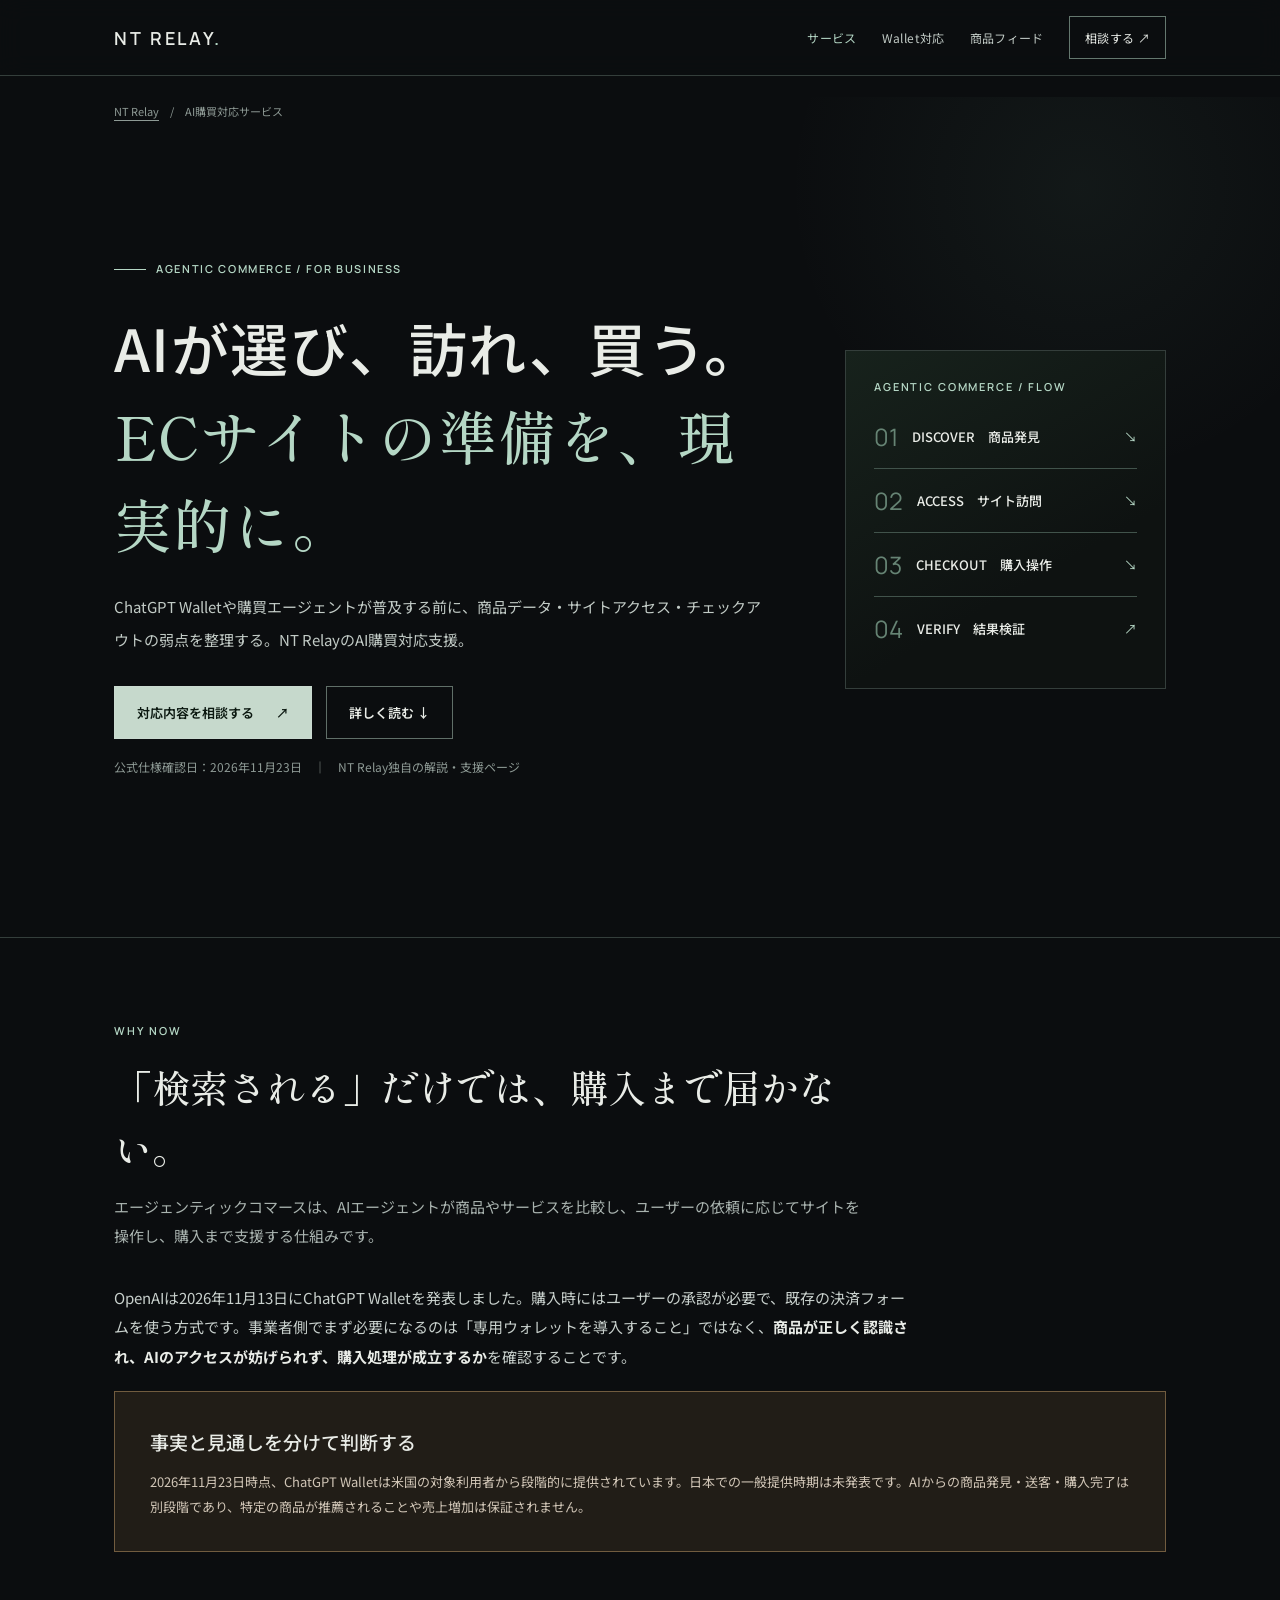
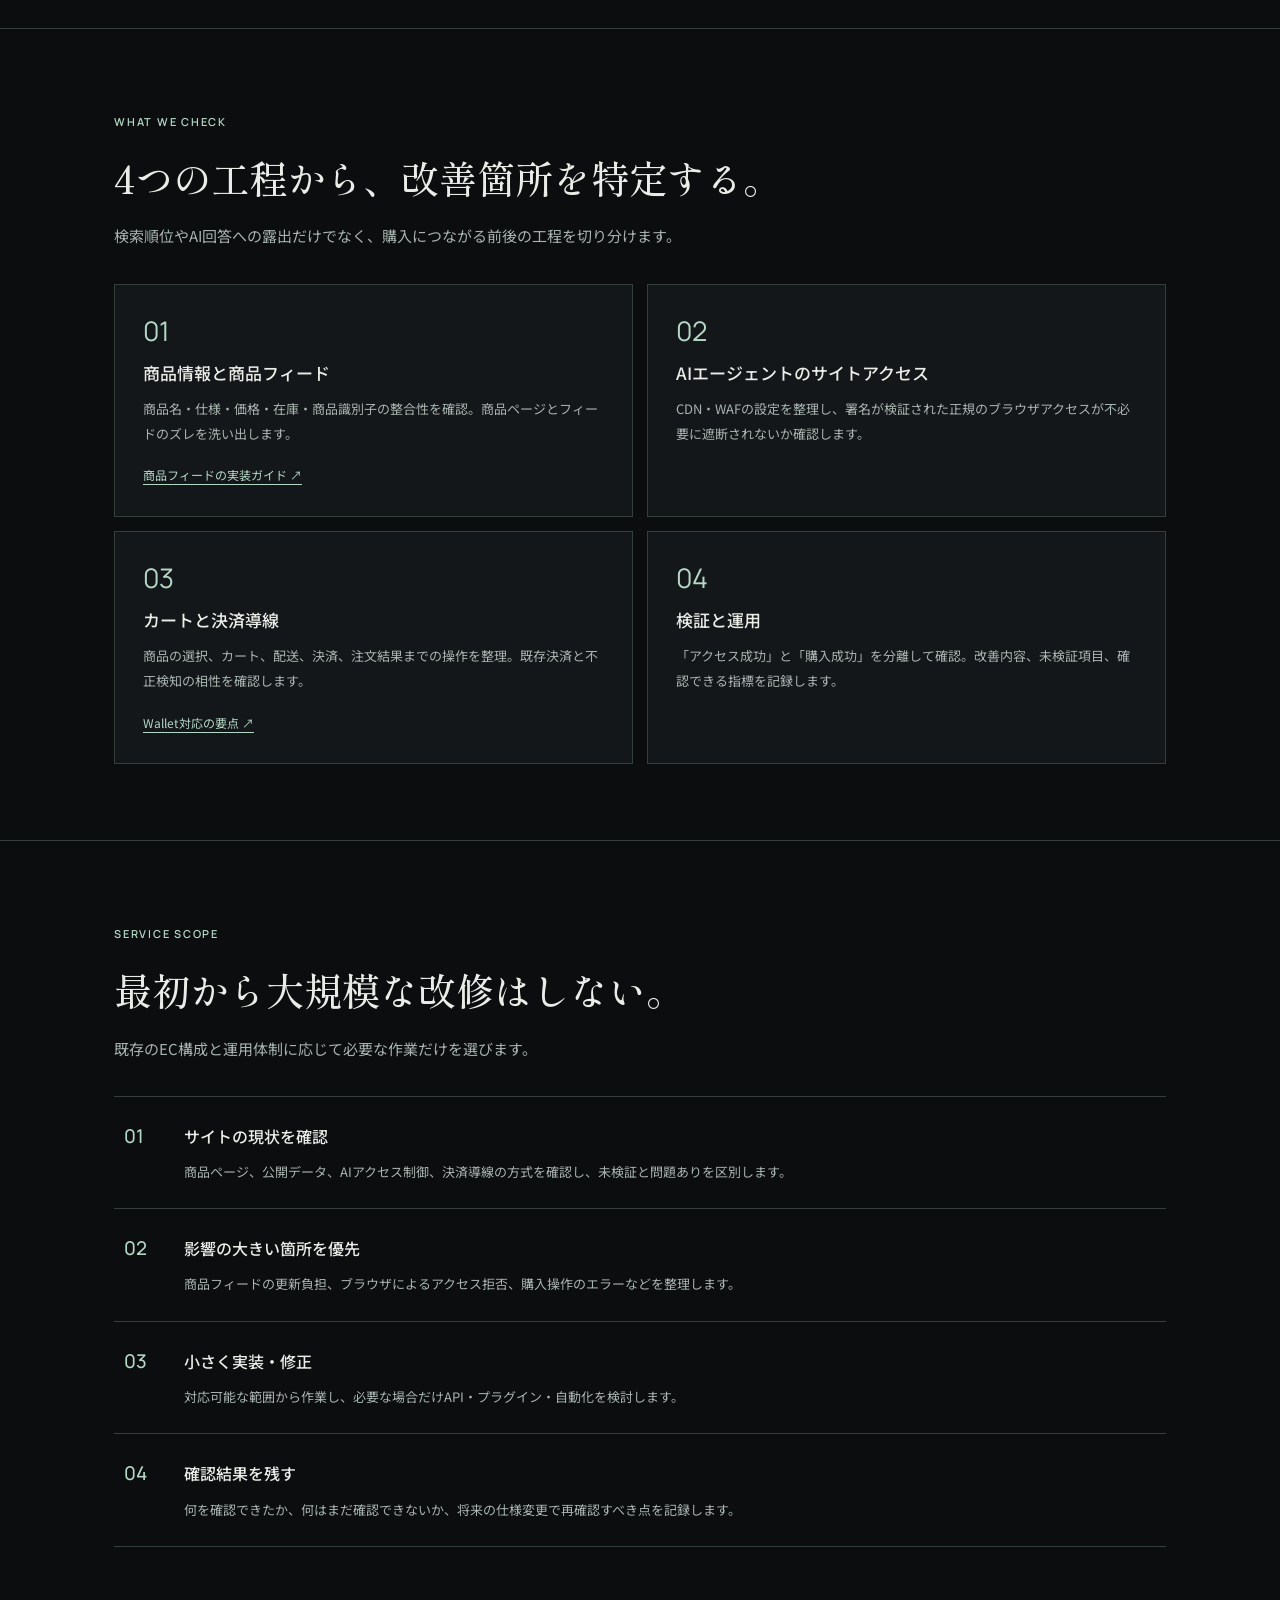
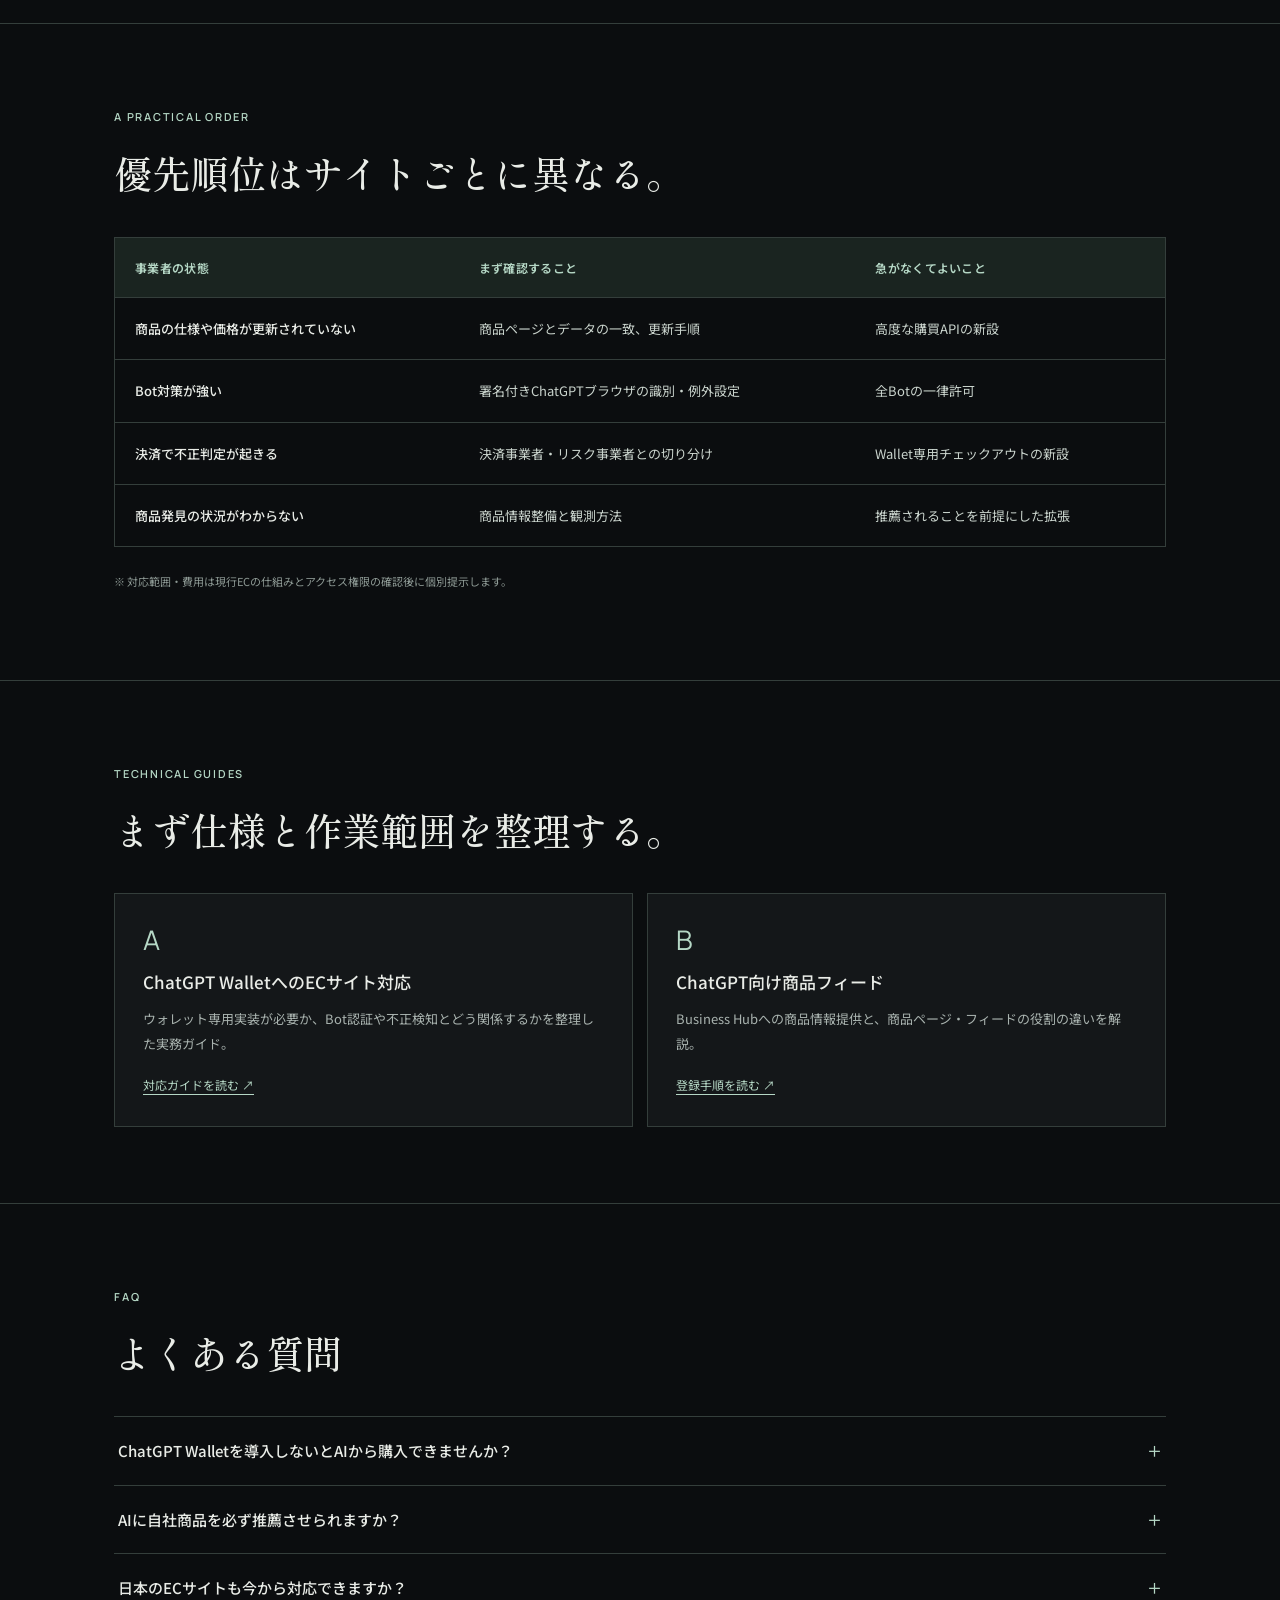
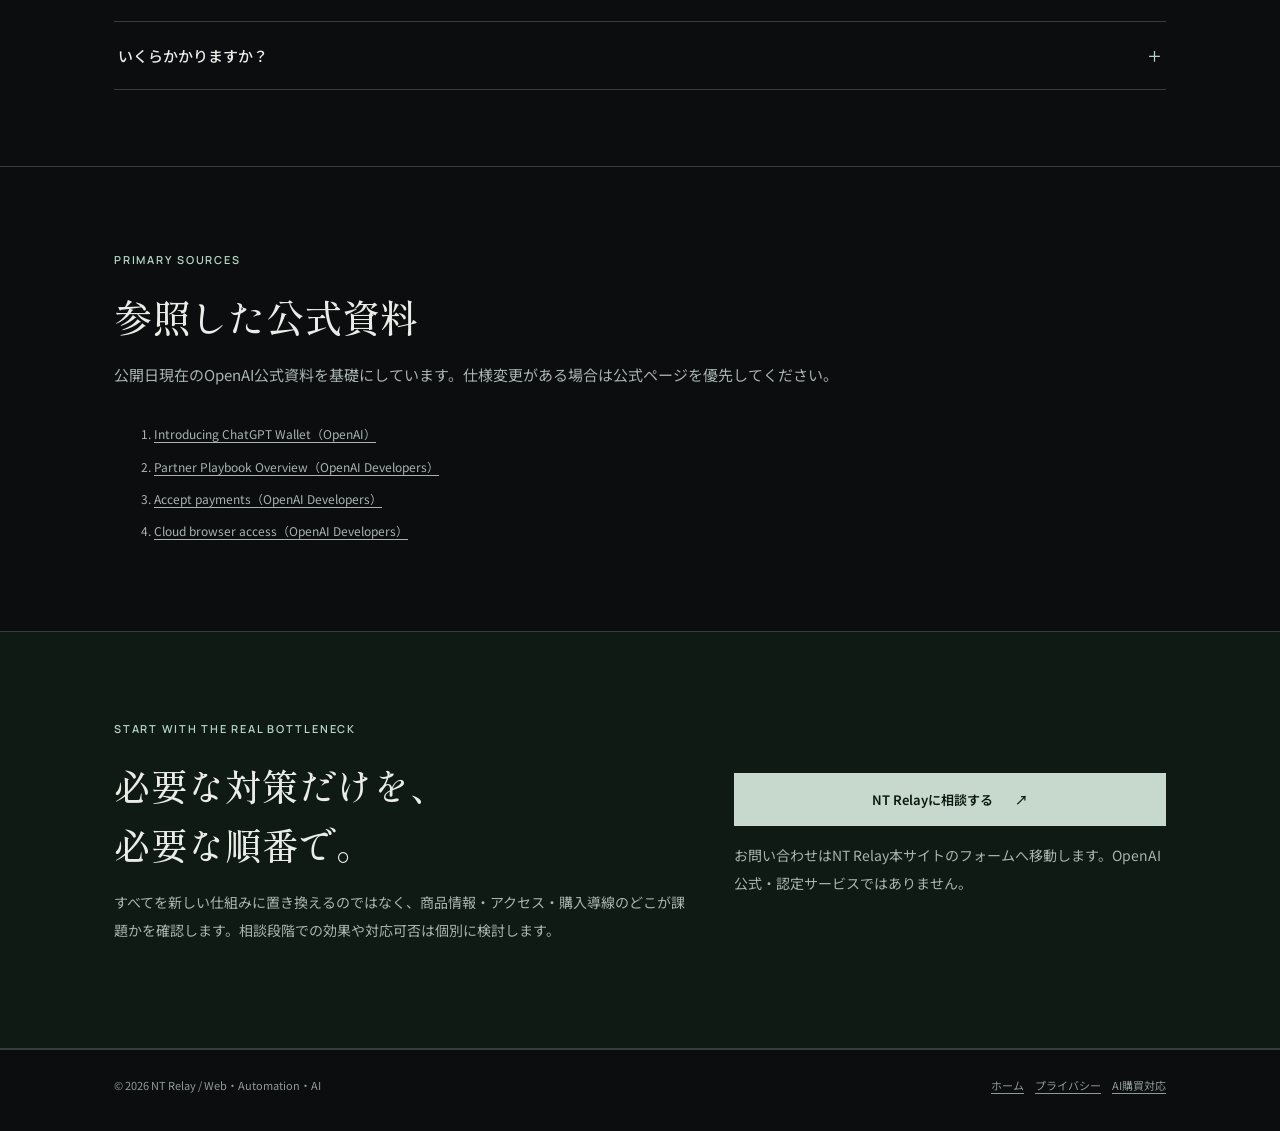
==== agentic-commerce/index.html @ 75314922 "Add agentic-commerce SEO content: agentic-commerce/index.html" ====
<!doctype html>
<html lang="ja">
<head>
<meta charset="utf-8">
<meta name="viewport" content="width=device-width, initial-scale=1">
<meta name="theme-color" content="#0b0d0f">
<meta name="robots" content="index,follow">
<title>エージェンティックコマース対応・AI購買導線の整備｜NT Relay</title>
<meta name="description" content="エージェンティックコマースに備えるECサイトのAI購買対応。ChatGPT Wallet、商品フィード、AIブラウザのアクセス、決済・不正検知を段階別に確認し、必要な改善を整理します。">
<link rel="canonical" href="https://ntrelay.com/agentic-commerce/">
<meta property="og:type" content="website">
<meta property="og:site_name" content="NT Relay">
<meta property="og:title" content="エージェンティックコマース対応・AI購買導線の整備｜NT Relay">
<meta property="og:description" content="エージェンティックコマースに備えるECサイトのAI購買対応。ChatGPT Wallet、商品フィード、AIブラウザのアクセス、決済・不正検知を段階別に確認し、必要な改善を整理します。">
<meta property="og:url" content="https://ntrelay.com/agentic-commerce/">
<meta name="twitter:card" content="summary">
<link rel="preconnect" href="https://fonts.googleapis.com">
<link rel="preconnect" href="https://fonts.gstatic.com" crossorigin>
<link href="https://fonts.googleapis.com/css2?family=Manrope:wght@400;500;600&family=Noto+Sans+JP:wght@400;500;600&family=Shippori+Mincho:wght@400;500&display=swap" rel="stylesheet">
<link rel="stylesheet" href="/agentic-commerce/assets/site.css">
<script type="application/ld+json">[{"@context":"https://schema.org","@type":"WebPage","name":"エージェンティックコマース対応・AI購買導線の整備｜NT Relay","url":"https://ntrelay.com/agentic-commerce/","description":"エージェンティックコマースに備えるECサイトのAI購買対応。ChatGPT Wallet、商品フィード、AIブラウザのアクセス、決済・不正検知を段階別に確認し、必要な改善を整理します。","inLanguage":"ja-JP","datePublished":"2026-11-23","dateModified":"2026-11-23","publisher":{"@type":"Organization","name":"NT Relay","url":"https://ntrelay.com/"}},{"@context":"https://schema.org","@type":"BreadcrumbList","itemListElement":[{"@type":"ListItem","position":1,"name":"NT Relay","item":"https://ntrelay.com/"},{"@type":"ListItem","position":2,"name":"AI購買対応サービス","item":"https://ntrelay.com/agentic-commerce/"}]},{"@context":"https://schema.org","@type":"Service","name":"AI購買対応・エージェンティックコマース技術診断","serviceType":"ECサイトのAI購買対応支援","provider":{"@type":"Organization","name":"NT Relay","url":"https://ntrelay.com/"},"areaServed":{"@type":"Country","name":"Japan"},"url":"https://ntrelay.com/agentic-commerce/"}]</script>
</head>
<body>
<a class="skip" href="#main">本文へ移動</a>
<header class="bar"><div class="wrap"><a href="/" class="brand" aria-label="NT Relay ホーム">NT RELAY<b>.</b></a>
<nav class="nav" aria-label="AI購買対応サイト内メニュー">
<a href="/agentic-commerce/" aria-current="page">サービス</a>
<a href="/chatgpt-wallet-ec/">Wallet対応</a>
<a href="/chatgpt-product-feed/">商品フィード</a>
<a class="nav-contact" href="/#contact">相談する ↗</a></nav></div></header>
<main id="main">
<div class="wrap"><p class="breadcrumb"><a href="/">NT Relay</a>　/　AI購買対応サービス</p></div>
<section class="hero"><div class="wrap"><div>
<span class="topline">AGENTIC COMMERCE / FOR BUSINESS</span>
<h1>AIが選び、訪れ、買う。<br><em>ECサイトの準備を、現実的に。</em></h1>
<p class="lead">ChatGPT Walletや購買エージェントが普及する前に、商品データ・サイトアクセス・チェックアウトの弱点を整理する。NT RelayのAI購買対応支援。</p>
<div class="actions"><a class="button" href="/#contact">対応内容を相談する <span aria-hidden="true">↗</span></a><a class="button ghost" href="#overview">詳しく読む ↓</a></div>
<p class="note">公式仕様確認日：2026年11月23日　｜　NT Relay独自の解説・支援ページ</p>
</div><aside class="status-panel" aria-label="AI購買の4段階"><p class="mini">AGENTIC COMMERCE / FLOW</p>
<div class="flow-unit"><span class="num">01</span><strong>DISCOVER　商品発見</strong><span class="arrow">↘</span></div>
<div class="flow-unit"><span class="num">02</span><strong>ACCESS　サイト訪問</strong><span class="arrow">↘</span></div>
<div class="flow-unit"><span class="num">03</span><strong>CHECKOUT　購入操作</strong><span class="arrow">↘</span></div>
<div class="flow-unit"><span class="num">04</span><strong>VERIFY　結果検証</strong><span class="arrow">↗</span></div>
</aside></div></section>

<section id="overview"><div class="wrap">
<div class="section-head"><span class="eyebrow">WHY NOW</span><h2>「検索される」だけでは、購入まで届かない。</h2><p>エージェンティックコマースは、AIエージェントが商品やサービスを比較し、ユーザーの依頼に応じてサイトを操作し、購入まで支援する仕組みです。</p></div>
<div class="prose"><p>OpenAIは2026年11月13日にChatGPT Walletを発表しました。購入時にはユーザーの承認が必要で、既存の決済フォームを使う方式です。事業者側でまず必要になるのは「専用ウォレットを導入すること」ではなく、<strong>商品が正しく認識され、AIのアクセスが妨げられず、購入処理が成立するか</strong>を確認することです。</p></div>
<aside class="callout warning"><h3>事実と見通しを分けて判断する</h3><p>2026年11月23日時点、ChatGPT Walletは米国の対象利用者から段階的に提供されています。日本での一般提供時期は未発表です。AIからの商品発見・送客・購入完了は別段階であり、特定の商品が推薦されることや売上増加は保証されません。</p></aside></div></section>
<section id="services"><div class="wrap"><div class="section-head"><span class="eyebrow">WHAT WE CHECK</span><h2>4つの工程から、改善箇所を特定する。</h2><p>検索順位やAI回答への露出だけでなく、購入につながる前後の工程を切り分けます。</p></div>
<div class="grid">
<article class="tile"><div class="tile-num">01</div><h3>商品情報と商品フィード</h3><p>商品名・仕様・価格・在庫・商品識別子の整合性を確認。商品ページとフィードのズレを洗い出します。</p><a class="link" href="/chatgpt-product-feed/">商品フィードの実装ガイド ↗</a></article>
<article class="tile"><div class="tile-num">02</div><h3>AIエージェントのサイトアクセス</h3><p>CDN・WAFの設定を整理し、署名が検証された正規のブラウザアクセスが不必要に遮断されないか確認します。</p></article>
<article class="tile"><div class="tile-num">03</div><h3>カートと決済導線</h3><p>商品の選択、カート、配送、決済、注文結果までの操作を整理。既存決済と不正検知の相性を確認します。</p><a class="link" href="/chatgpt-wallet-ec/">Wallet対応の要点 ↗</a></article>
<article class="tile"><div class="tile-num">04</div><h3>検証と運用</h3><p>「アクセス成功」と「購入成功」を分離して確認。改善内容、未検証項目、確認できる指標を記録します。</p></article>
</div></div></section>
<section id="scope"><div class="wrap"><div class="section-head"><span class="eyebrow">SERVICE SCOPE</span><h2>最初から大規模な改修はしない。</h2><p>既存のEC構成と運用体制に応じて必要な作業だけを選びます。</p></div>
<ol class="steps"><li><strong>サイトの現状を確認</strong><p>商品ページ、公開データ、AIアクセス制御、決済導線の方式を確認し、未検証と問題ありを区別します。</p></li><li><strong>影響の大きい箇所を優先</strong><p>商品フィードの更新負担、ブラウザによるアクセス拒否、購入操作のエラーなどを整理します。</p></li><li><strong>小さく実装・修正</strong><p>対応可能な範囲から作業し、必要な場合だけAPI・プラグイン・自動化を検討します。</p></li><li><strong>確認結果を残す</strong><p>何を確認できたか、何はまだ確認できないか、将来の仕様変更で再確認すべき点を記録します。</p></li></ol></div></section>
<section id="considerations"><div class="wrap"><div class="section-head"><span class="eyebrow">A PRACTICAL ORDER</span><h2>優先順位はサイトごとに異なる。</h2></div>
<div class="table-scroll"><table><thead><tr><th>事業者の状態</th><th>まず確認すること</th><th>急がなくてよいこと</th></tr></thead><tbody>
<tr><td><strong>商品の仕様や価格が更新されていない</strong></td><td>商品ページとデータの一致、更新手順</td><td>高度な購買APIの新設</td></tr>
<tr><td><strong>Bot対策が強い</strong></td><td>署名付きChatGPTブラウザの識別・例外設定</td><td>全Botの一律許可</td></tr>
<tr><td><strong>決済で不正判定が起きる</strong></td><td>決済事業者・リスク事業者との切り分け</td><td>Wallet専用チェックアウトの新設</td></tr>
<tr><td><strong>商品発見の状況がわからない</strong></td><td>商品情報整備と観測方法</td><td>推薦されることを前提にした拡張</td></tr>
</tbody></table></div><p class="updated">※ 対応範囲・費用は現行ECの仕組みとアクセス権限の確認後に個別提示します。</p></div></section>
<section id="guides"><div class="wrap"><div class="section-head"><span class="eyebrow">TECHNICAL GUIDES</span><h2>まず仕様と作業範囲を整理する。</h2></div><div class="grid">
<article class="tile"><div class="tile-num">A</div><h3>ChatGPT WalletへのECサイト対応</h3><p>ウォレット専用実装が必要か、Bot認証や不正検知とどう関係するかを整理した実務ガイド。</p><a class="link" href="/chatgpt-wallet-ec/">対応ガイドを読む ↗</a></article>
<article class="tile"><div class="tile-num">B</div><h3>ChatGPT向け商品フィード</h3><p>Business Hubへの商品情報提供と、商品ページ・フィードの役割の違いを解説。</p><a class="link" href="/chatgpt-product-feed/">登録手順を読む ↗</a></article>
</div></div></section>
<section id="faq"><div class="wrap"><div class="section-head"><span class="eyebrow">FAQ</span><h2>よくある質問</h2></div><div class="faq"><details><summary>ChatGPT Walletを導入しないとAIから購入できませんか？</summary><p>OpenAIによれば、既存のチェックアウトと決済フォームを利用できます。Wallet専用の統合は必須ではありません。ただし、エージェントによるアクセスや不正検知が正常に動作するかは別途確認が必要です。</p></details><details><summary>AIに自社商品を必ず推薦させられますか？</summary><p>できません。フィードや商品情報の整備は、情報の正確性と発見可能性を高めるための対策ですが、推薦や掲載順位は保証されません。</p></details><details><summary>日本のECサイトも今から対応できますか？</summary><p>商品ページやフィード、セキュリティ設定などは事前に点検できます。ただし、Wallet自体は2026年11月23日時点で米国の対象利用者から段階提供であり、日本での購買成功を保証するものではありません。</p></details><details><summary>いくらかかりますか？</summary><p>対象サイトと改修範囲により必要な作業が異なるため、最初に現状と目的を確認し、作業範囲と料金を明示したうえで案内します。</p></details></div></div></section>
<section id="sources"><div class="wrap"><div class="section-head"><span class="eyebrow">PRIMARY SOURCES</span><h2>参照した公式資料</h2><p>公開日現在のOpenAI公式資料を基礎にしています。仕様変更がある場合は公式ページを優先してください。</p></div><ol class="sources"><li><a href="https://openai.com/index/introducing-chatgpt-wallet/" target="_blank" rel="noopener noreferrer">Introducing ChatGPT Wallet（OpenAI）</a></li><li><a href="https://developers.openai.com/commerce/guides/overview" target="_blank" rel="noopener noreferrer">Partner Playbook Overview（OpenAI Developers）</a></li><li><a href="https://developers.openai.com/commerce/guides/accept-payments" target="_blank" rel="noopener noreferrer">Accept payments（OpenAI Developers）</a></li><li><a href="https://developers.openai.com/commerce/agent-access" target="_blank" rel="noopener noreferrer">Cloud browser access（OpenAI Developers）</a></li></ol></div></section>

<section class="cta"><div class="wrap cta-inner"><div><span class="eyebrow">START WITH THE REAL BOTTLENECK</span><h2>必要な対策だけを、<br>必要な順番で。</h2><p>すべてを新しい仕組みに置き換えるのではなく、商品情報・アクセス・購入導線のどこが課題かを確認します。相談段階での効果や対応可否は個別に検討します。</p></div><div><a class="button" href="/#contact">NT Relayに相談する <span aria-hidden="true">↗</span></a><p class="note">お問い合わせはNT Relay本サイトのフォームへ移動します。OpenAI公式・認定サービスではありません。</p></div></div></section>
</main>
<footer class="foot"><div class="wrap foot-inner"><span>© 2026 NT Relay / Web・Automation・AI</span><span><a href="/">ホーム</a>　<a href="/privacy/">プライバシー</a>　<a href="/agentic-commerce/">AI購買対応</a></span></div></footer>
</body></html>
---- agentic-commerce/assets/site.css ----
:root{color-scheme:dark;--bg:#0b0d0f;--panel:#141719;--panel2:#1a1e1e;--ink:#e9ece7;--muted:#a9b3af;--sub:#8e9a95;--line:#343e3b;--accent:#b5d7c5;--content:1120px}
*{box-sizing:border-box}html{scroll-behavior:smooth;scroll-padding-top:88px}body{margin:0;background:var(--bg);color:var(--ink);font:400 15px/1.95 'Noto Sans JP','Hiragino Kaku Gothic ProN',sans-serif;-webkit-font-smoothing:antialiased}
a{color:inherit;text-decoration:none}a:hover{color:var(--accent)}a:focus-visible,summary:focus-visible{outline:2px solid var(--accent);outline-offset:5px}::selection{background:#547a68;color:#fff}
.skip{position:absolute;left:12px;top:-70px;background:#fff;color:#111;z-index:99;padding:8px 16px}.skip:focus{top:10px}
.wrap{max-width:var(--content);padding:0 34px;margin:0 auto}.bar{border-bottom:1px solid var(--line);background:#0c0e10e8;backdrop-filter:blur(12px);position:sticky;top:0;z-index:20}
.bar .wrap{display:flex;align-items:center;justify-content:space-between;min-height:75px;gap:26px}.brand{font:600 18px/1 'Manrope',sans-serif;letter-spacing:.16em;white-space:nowrap}.brand b{color:var(--accent);font-weight:600}.nav{display:flex;gap:25px;align-items:center}.nav a{font-size:12px;letter-spacing:.03em;color:#c2cbc6}.nav a[aria-current=page]{color:var(--accent)}.nav .nav-contact{padding:9px 15px;border:1px solid #64776e;color:var(--ink)}
.topline{display:flex;gap:10px;align-items:center;font:600 11px/1.4 'Manrope',sans-serif;letter-spacing:.15em;color:var(--accent)}.topline:before{content:"";width:32px;height:1px;background:var(--accent)}
.hero{border-bottom:1px solid var(--line);position:relative;overflow:hidden}.hero:after{content:"";position:absolute;top:-210px;right:-100px;width:600px;height:600px;border-radius:50%;background:radial-gradient(circle,#7db69a11 1%,transparent 69%);pointer-events:none}
.hero .wrap{padding-top:88px;padding-bottom:82px;display:grid;grid-template-columns:1.35fr .65fr;gap:64px;align-items:center;position:relative;z-index:1}
h1,h2,h3,p{margin-top:0}h1{font-size:clamp(34px,4.8vw,58px);line-height:1.52;letter-spacing:.025em;font-weight:500;margin:26px 0 24px}h1 em{font-family:'Shippori Mincho',serif;font-style:normal;color:var(--accent)}.lead{color:#c2cbc6;font-size:15px;max-width:650px;line-height:2.15;margin-bottom:30px}
.actions{display:flex;gap:14px;flex-wrap:wrap;align-items:center}.button{display:inline-flex;justify-content:center;align-items:center;gap:22px;border:1px solid #cadad0;background:#c6d9cc;color:#0b1810;padding:13px 22px;font-size:13px;font-weight:600;transition:.2s}.button:hover{background:transparent;color:var(--accent)}.button.ghost{background:transparent;color:var(--ink);border-color:#606f68}.button.ghost:hover{border-color:var(--accent);color:var(--accent)}
.note{color:var(--sub);font-size:12px;margin:16px 0 0}.status-panel{border:1px solid var(--line);background:linear-gradient(150deg,#17221c,#0e1211 65%);padding:28px}.status-panel .mini{font:600 11px 'Manrope',sans-serif;color:var(--accent);letter-spacing:.17em}.flow-unit{display:flex;align-items:center;justify-content:space-between;border-bottom:1px solid #41534b;padding:15px 0;gap:14px;font-size:13px}.flow-unit:last-child{border:0}.flow-unit .num{font:400 24px 'Manrope',sans-serif;color:#668474}.flow-unit strong{font-weight:500;flex:1}.flow-unit .arrow{color:var(--accent)}
.breadcrumb{font-size:11px;color:var(--sub);margin:25px 0 -25px}.breadcrumb a{text-decoration:underline;text-underline-offset:4px}
main section{padding:76px 0;border-bottom:1px solid var(--line)}.section-head{max-width:770px;margin-bottom:33px}.eyebrow{font:600 11px 'Manrope',sans-serif;color:var(--accent);letter-spacing:.16em}.section-head h2,h2.section-title{font:500 clamp(27px,3vw,40px)/1.6 'Shippori Mincho','Noto Sans JP',serif;margin:13px 0 13px}.section-head p{color:var(--muted);max-width:760px}.prose{max-width:800px;color:#c8d0cc}.prose p{margin:0 0 20px}.prose strong{color:var(--ink)}
.grid{display:grid;grid-template-columns:repeat(2,minmax(0,1fr));gap:14px}.grid.three{grid-template-columns:repeat(3,minmax(0,1fr))}.tile{border:1px solid var(--line);background:var(--panel);padding:27px 28px}.tile .tile-num{font:400 27px 'Manrope',sans-serif;color:var(--accent);margin-bottom:10px}.tile h3{font-weight:500;font-size:17px;margin-bottom:10px;line-height:1.6}.tile p{color:var(--muted);font-size:13px;line-height:1.95;margin:0}.tile .link{font-size:12px;color:var(--accent);display:inline-block;margin-top:17px;text-decoration:underline;text-underline-offset:4px}
.table-scroll{overflow-x:auto;border:1px solid var(--line)}table{border-collapse:collapse;width:100%;min-width:580px;text-align:left}th,td{padding:18px 20px;border-bottom:1px solid var(--line);vertical-align:top}tr:last-child td{border-bottom:0}th{font-size:12px;letter-spacing:.025em;color:var(--accent);background:#1a2420;font-weight:600}td{font-size:13px;color:#cad4cd}td strong{font-weight:500;color:var(--ink)}
.steps{list-style:none;margin:0;padding:0;counter-reset:step}.steps li{position:relative;border-top:1px solid var(--line);padding:24px 18px 24px 70px;counter-increment:step}.steps li:last-child{border-bottom:1px solid var(--line)}.steps li:before{content:"0" counter(step);position:absolute;left:10px;top:26px;font:500 19px 'Manrope',sans-serif;color:var(--accent)}.steps strong{font-size:16px;font-weight:500}.steps p{color:var(--muted);font-size:13px;margin:7px 0 0}
.callout{border:1px solid #667d71;background:linear-gradient(145deg,#1b3025,#111914);padding:31px 35px}.callout h3{font-size:19px;font-weight:500;margin-bottom:9px}.callout p{font-size:13px;color:#c4d7ca;margin-bottom:0}.callout.warning{border-color:#715c3f;background:#211d17}.callout.warning p{color:#d1c6b7}
.checklist{list-style:none;margin:0;padding:0;display:grid;grid-template-columns:1fr 1fr;gap:10px}.checklist li{background:var(--panel);border:1px solid var(--line);padding:17px 20px;font-size:14px}.checklist li:before{content:"✓";color:var(--accent);margin-right:12px}
.faq details{border-top:1px solid var(--line);padding:19px 4px}.faq details:last-child{border-bottom:1px solid var(--line)}.faq summary{cursor:pointer;font-weight:500;font-size:15px;list-style:none;display:flex;justify-content:space-between;gap:20px}.faq summary:after{content:"＋";color:var(--accent)}.faq details[open] summary:after{content:"－"}.faq p{font-size:13px;color:var(--muted);margin:13px 34px 5px 0}
.sources{font-size:12px;color:var(--muted)}.sources li{margin:9px 0;overflow-wrap:anywhere}.sources a{text-decoration:underline;text-underline-offset:3px}
.cta{padding:80px 0 90px;background:#101a14}.cta-inner{display:grid;grid-template-columns:1.15fr .85fr;gap:35px;align-items:center}.cta h2{font:500 37px/1.6 'Shippori Mincho',serif;margin:15px 0}.cta p{color:var(--muted);font-size:14px}.cta .button{width:100%}
.foot{border-top:1px solid var(--line);padding:25px 0 35px}.foot-inner{display:flex;justify-content:space-between;gap:18px;flex-wrap:wrap;color:var(--sub);font-size:11px}.foot a{text-decoration:underline;text-underline-offset:3px}.updated{color:var(--sub);font-size:11px;margin-top:24px}
@media(max-width:800px){.wrap{padding:0 21px}.bar .wrap{align-items:flex-start;flex-wrap:wrap;min-height:0;padding-top:18px;padding-bottom:14px;gap:13px}.nav{width:100%;gap:13px;justify-content:space-between;flex-wrap:wrap}.nav a{font-size:11px}.nav .nav-contact{padding:6px 10px}.hero .wrap{padding-top:50px;padding-bottom:58px;grid-template-columns:1fr;gap:38px}h1{font-size:clamp(33px,8vw,48px)}.grid,.grid.three,.checklist,.cta-inner{grid-template-columns:1fr}.status-panel{max-width:480px}main section{padding:55px 0}.tile{padding:22px}.cta{padding:55px 0}.cta h2{font-size:30px}}
@media(prefers-reduced-motion:reduce){html{scroll-behavior:auto}.button{transition:none}}
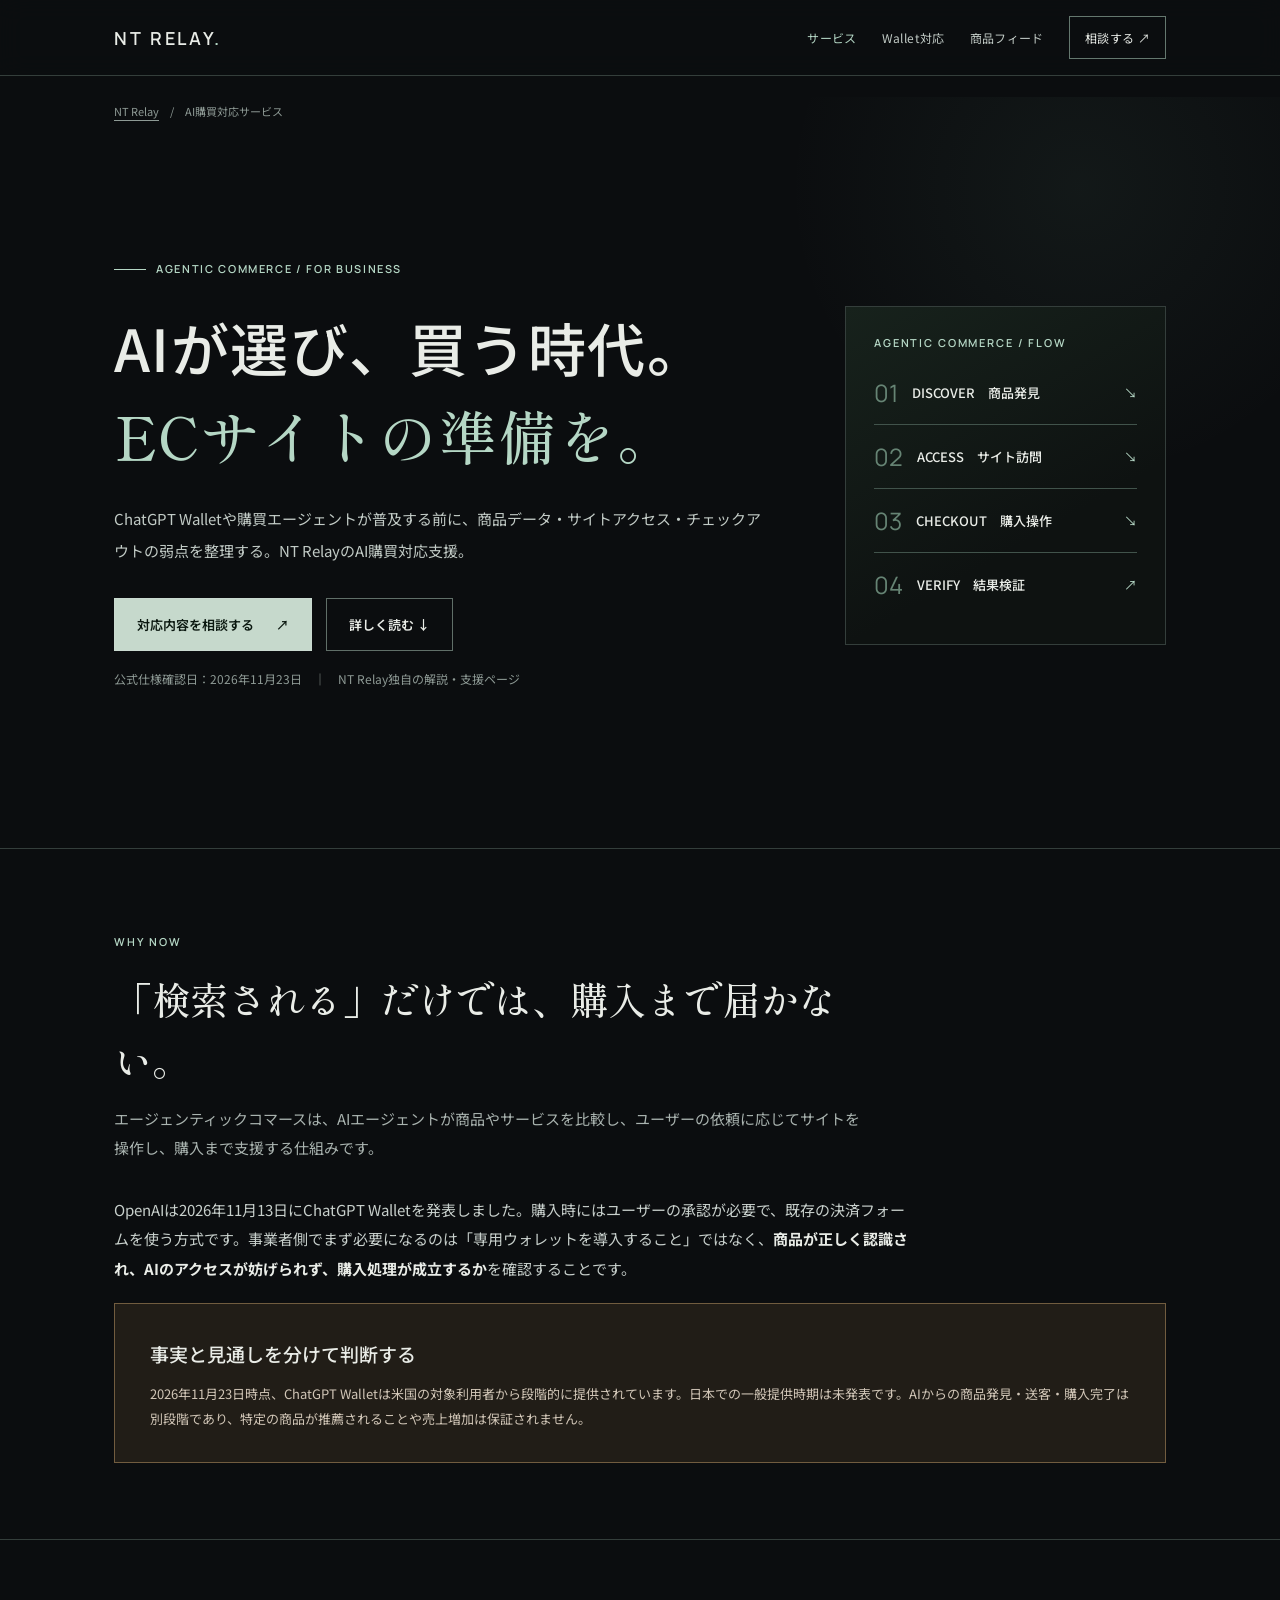
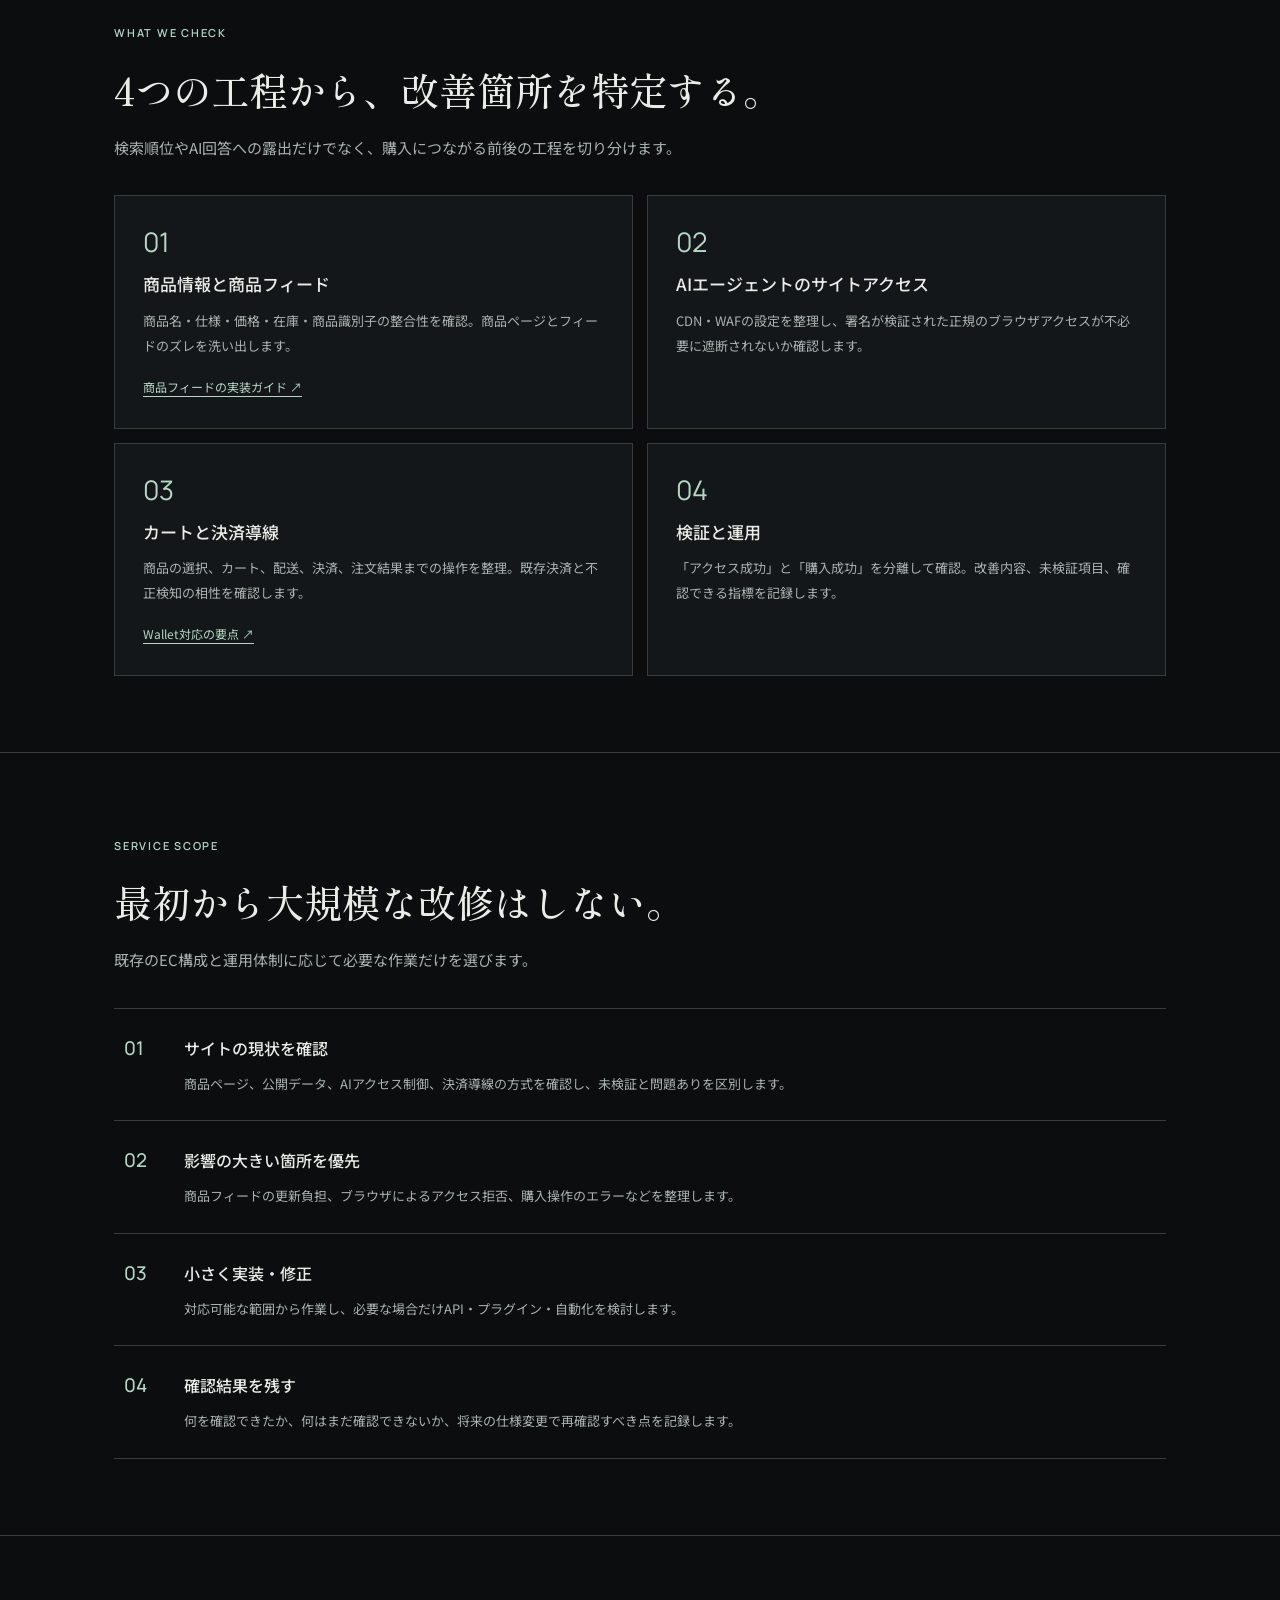
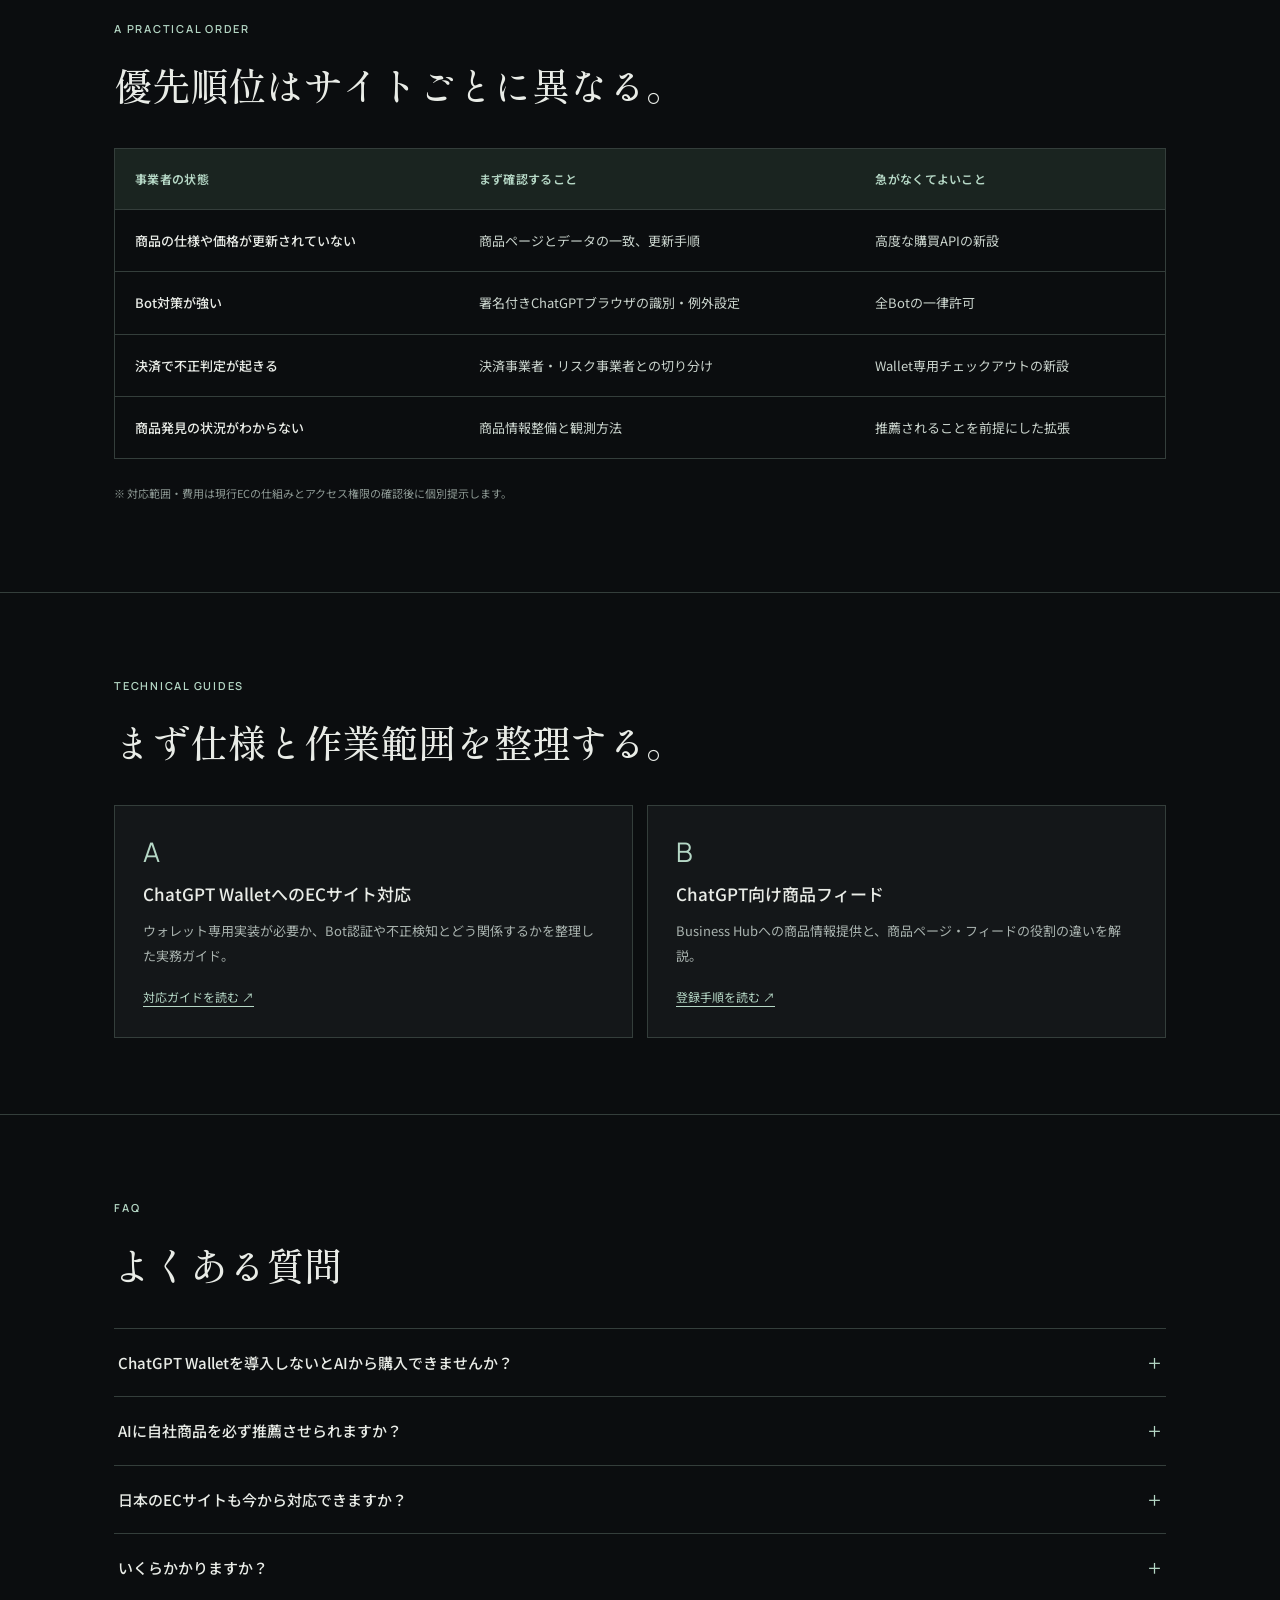
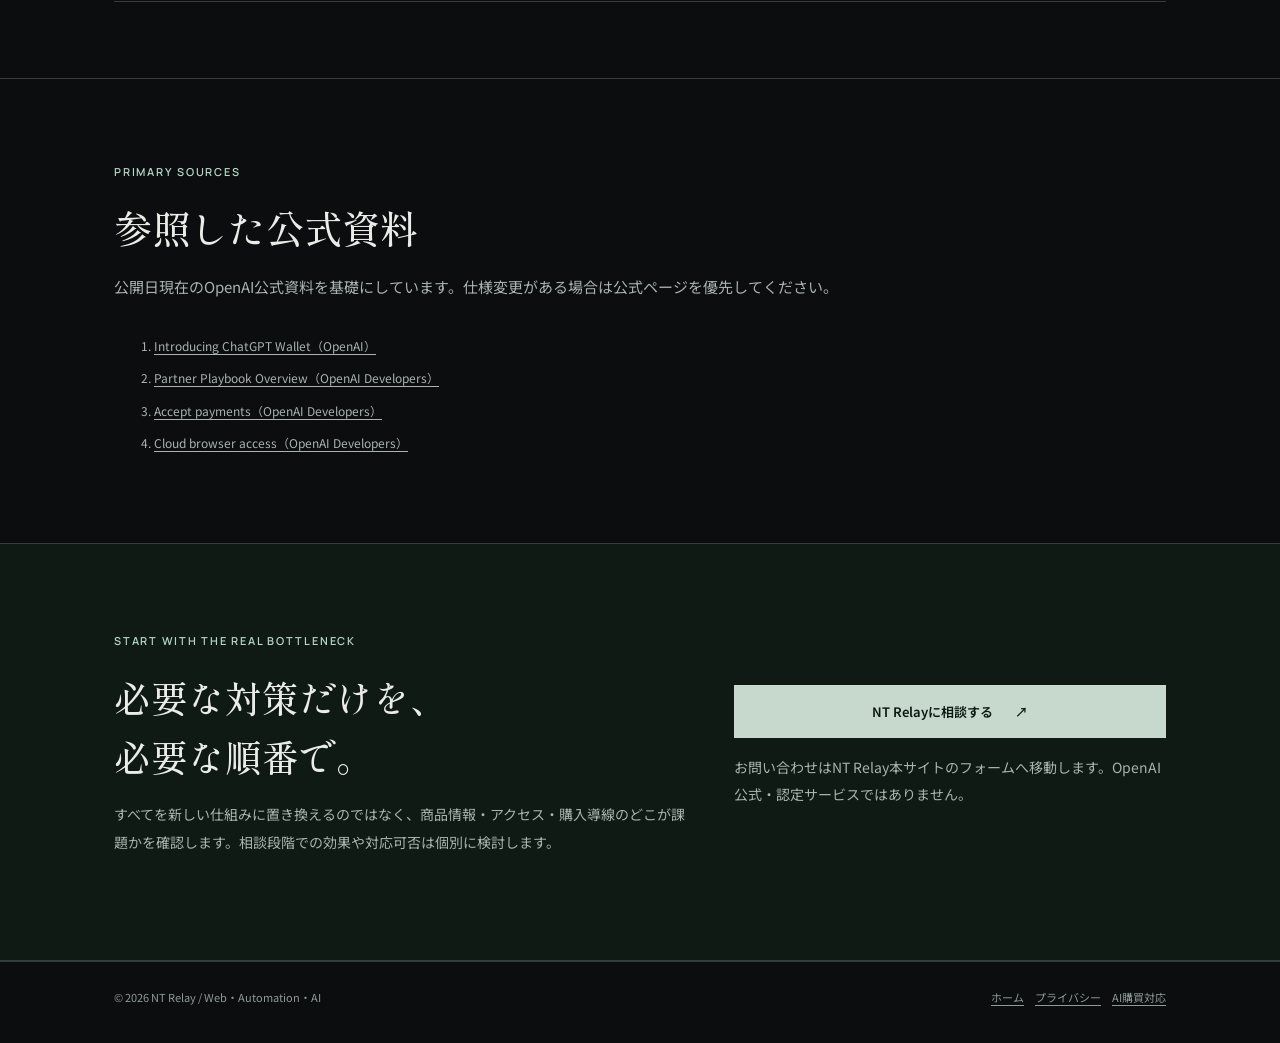
==== commit f280553e: "Fix responsive hero headline wrapping" ====
--- a/agentic-commerce/index.html
+++ b/agentic-commerce/index.html
@@ -32,7 +32,7 @@
 <div class="wrap"><p class="breadcrumb"><a href="/">NT Relay</a>　/　AI購買対応サービス</p></div>
 <section class="hero"><div class="wrap"><div>
 <span class="topline">AGENTIC COMMERCE / FOR BUSINESS</span>
-<h1>AIが選び、訪れ、買う。<br><em>ECサイトの準備を、現実的に。</em></h1>
+<h1>AIが選び、買う時代。<br><em>ECサイトの準備を。</em></h1>
 <p class="lead">ChatGPT Walletや購買エージェントが普及する前に、商品データ・サイトアクセス・チェックアウトの弱点を整理する。NT RelayのAI購買対応支援。</p>
 <div class="actions"><a class="button" href="/#contact">対応内容を相談する <span aria-hidden="true">↗</span></a><a class="button ghost" href="#overview">詳しく読む ↓</a></div>
 <p class="note">公式仕様確認日：2026年11月23日　｜　NT Relay独自の解説・支援ページ</p>
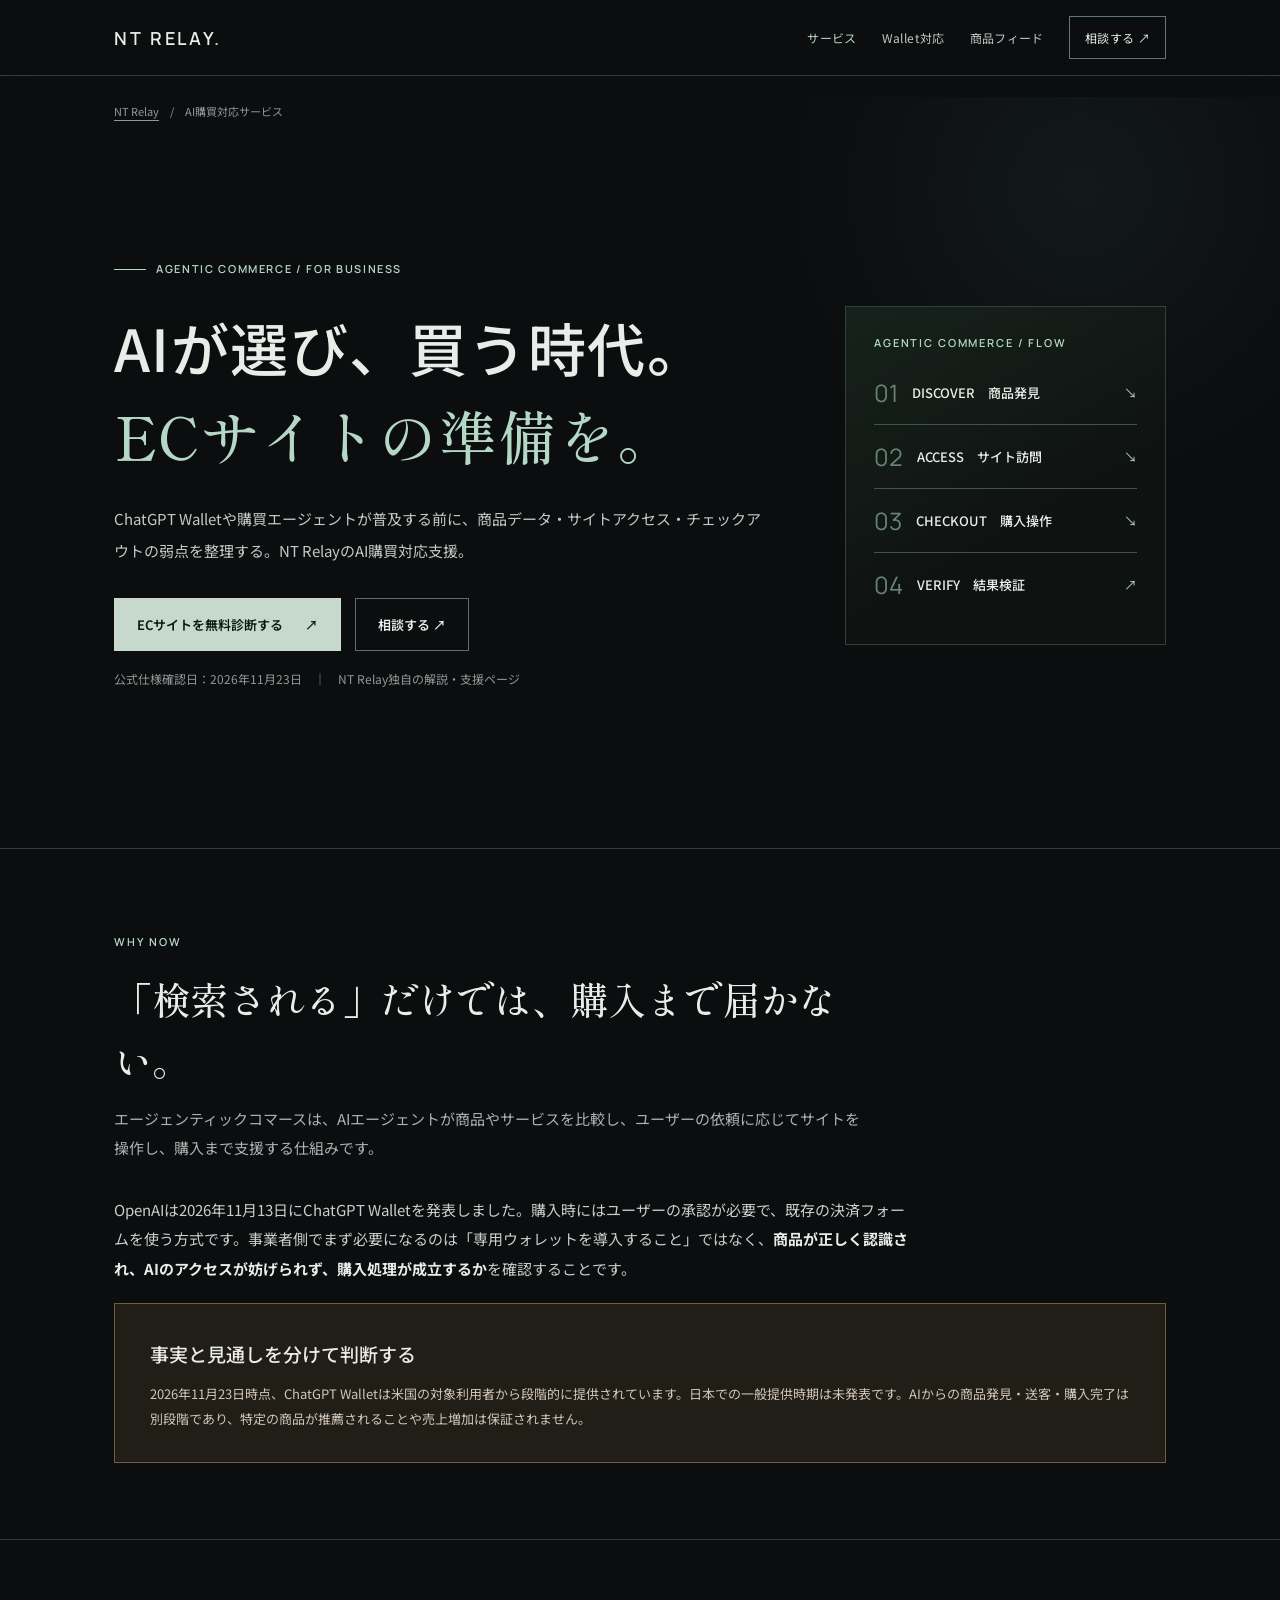
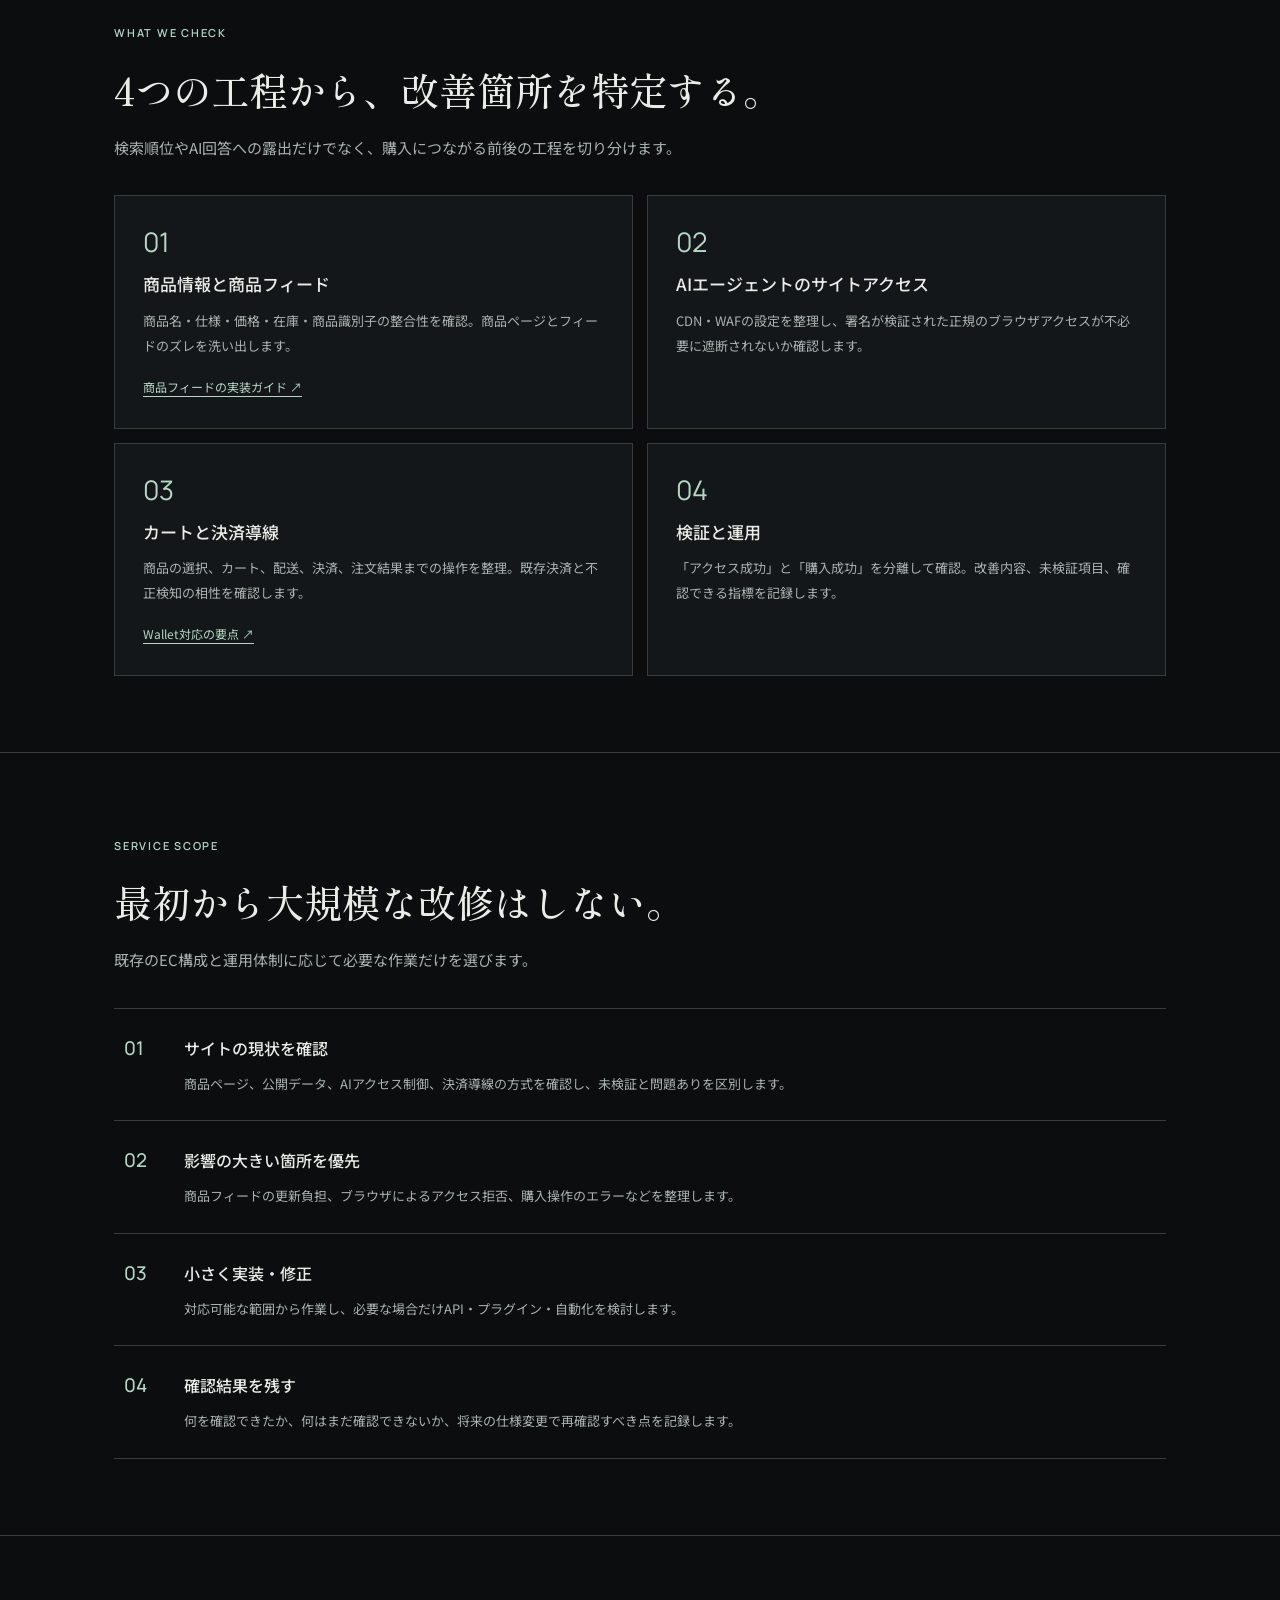
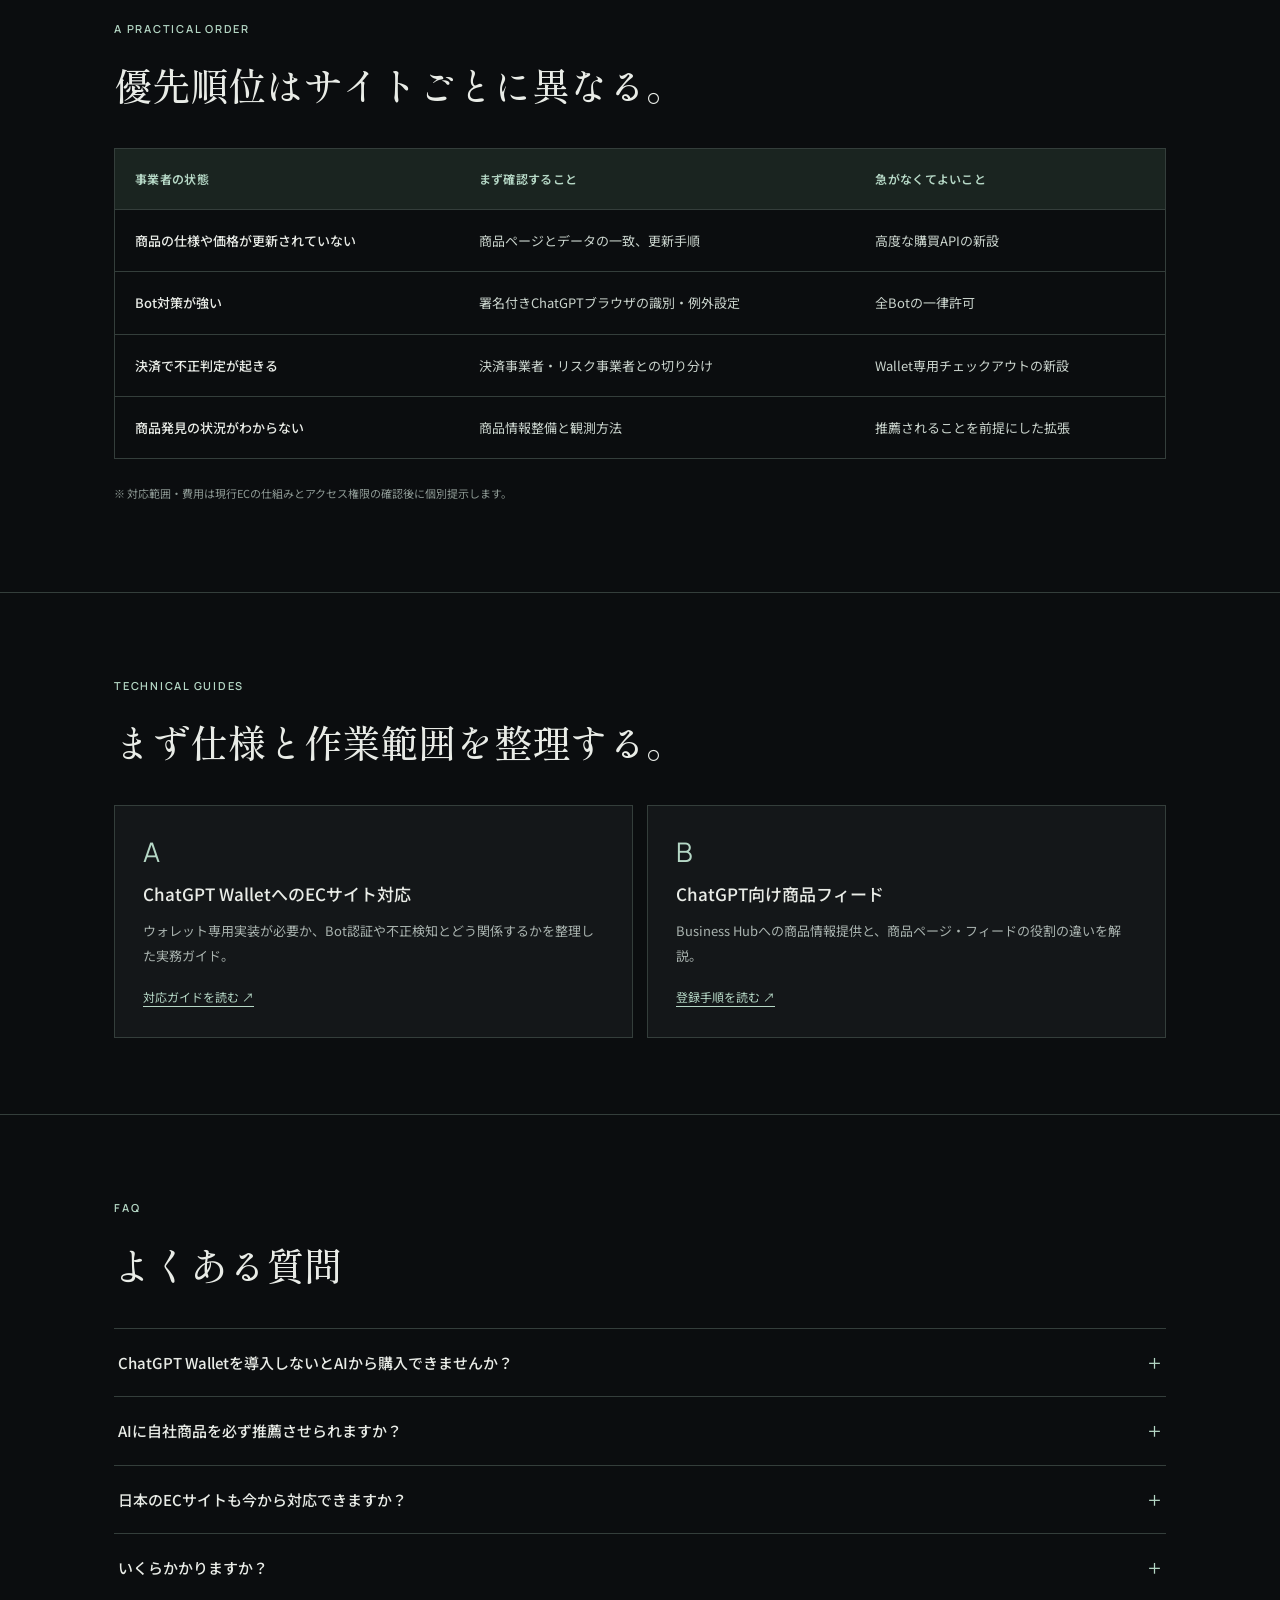
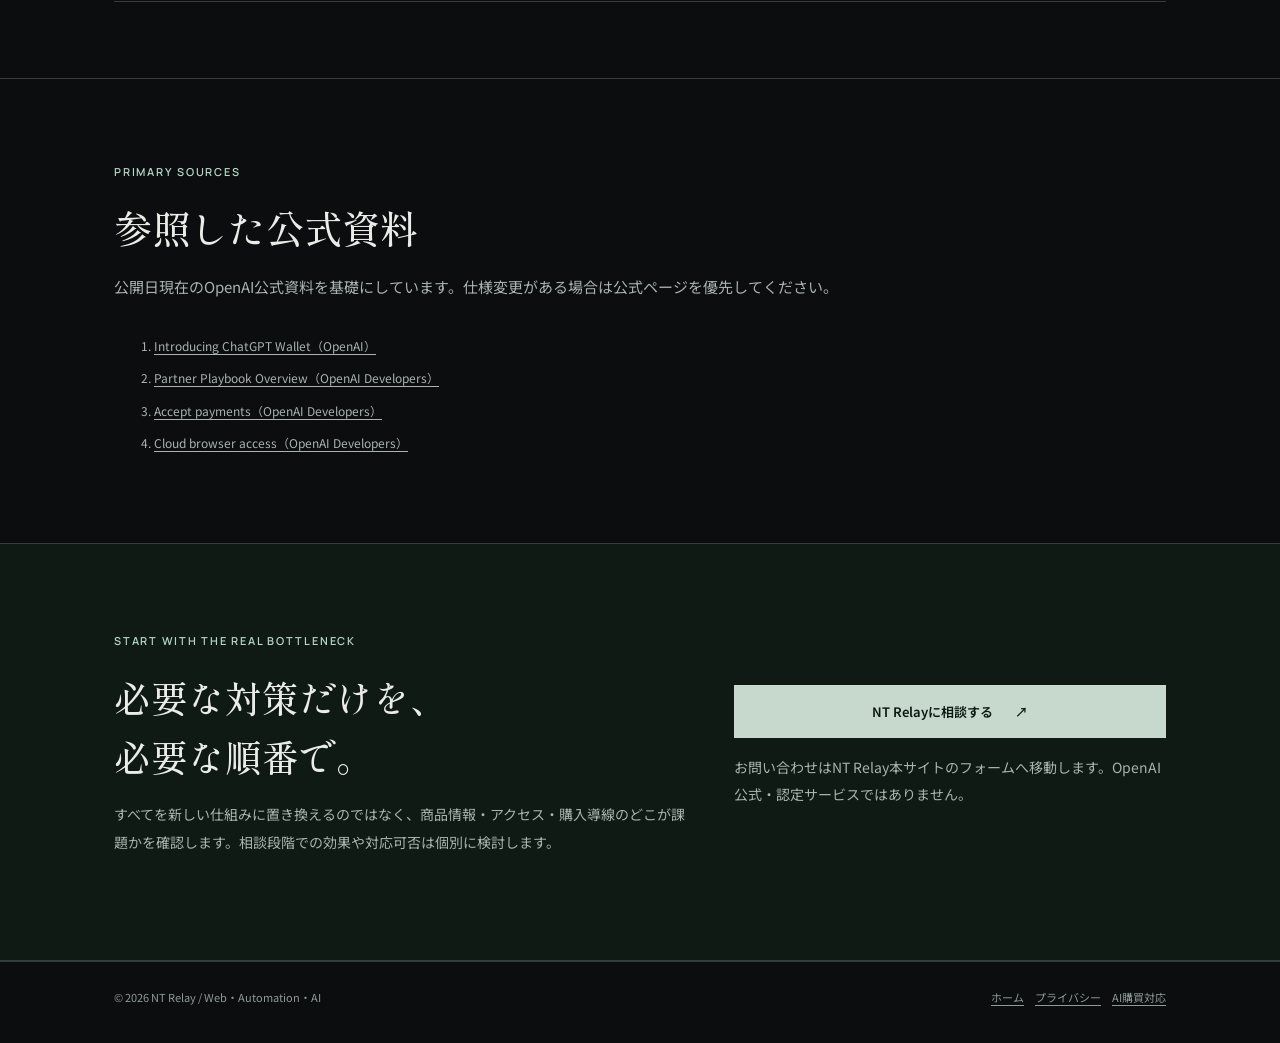
==== commit 1c242ff2: "Add free URL checker as primary agentic-commerce CTA" ====
--- a/agentic-commerce/index.html
+++ b/agentic-commerce/index.html
@@ -34,7 +34,7 @@
 <span class="topline">AGENTIC COMMERCE / FOR BUSINESS</span>
 <h1>AIが選び、買う時代。<br><em>ECサイトの準備を。</em></h1>
 <p class="lead">ChatGPT Walletや購買エージェントが普及する前に、商品データ・サイトアクセス・チェックアウトの弱点を整理する。NT RelayのAI購買対応支援。</p>
-<div class="actions"><a class="button" href="/#contact">対応内容を相談する <span aria-hidden="true">↗</span></a><a class="button ghost" href="#overview">詳しく読む ↓</a></div>
+<div class="actions"><a class="button" href="/ai-commerce-check/">ECサイトを無料診断する <span aria-hidden="true">↗</span></a><a class="button ghost" href="/#contact">相談する ↗</a></div>
 <p class="note">公式仕様確認日：2026年11月23日　｜　NT Relay独自の解説・支援ページ</p>
 </div><aside class="status-panel" aria-label="AI購買の4段階"><p class="mini">AGENTIC COMMERCE / FLOW</p>
 <div class="flow-unit"><span class="num">01</span><strong>DISCOVER　商品発見</strong><span class="arrow">↘</span></div>
